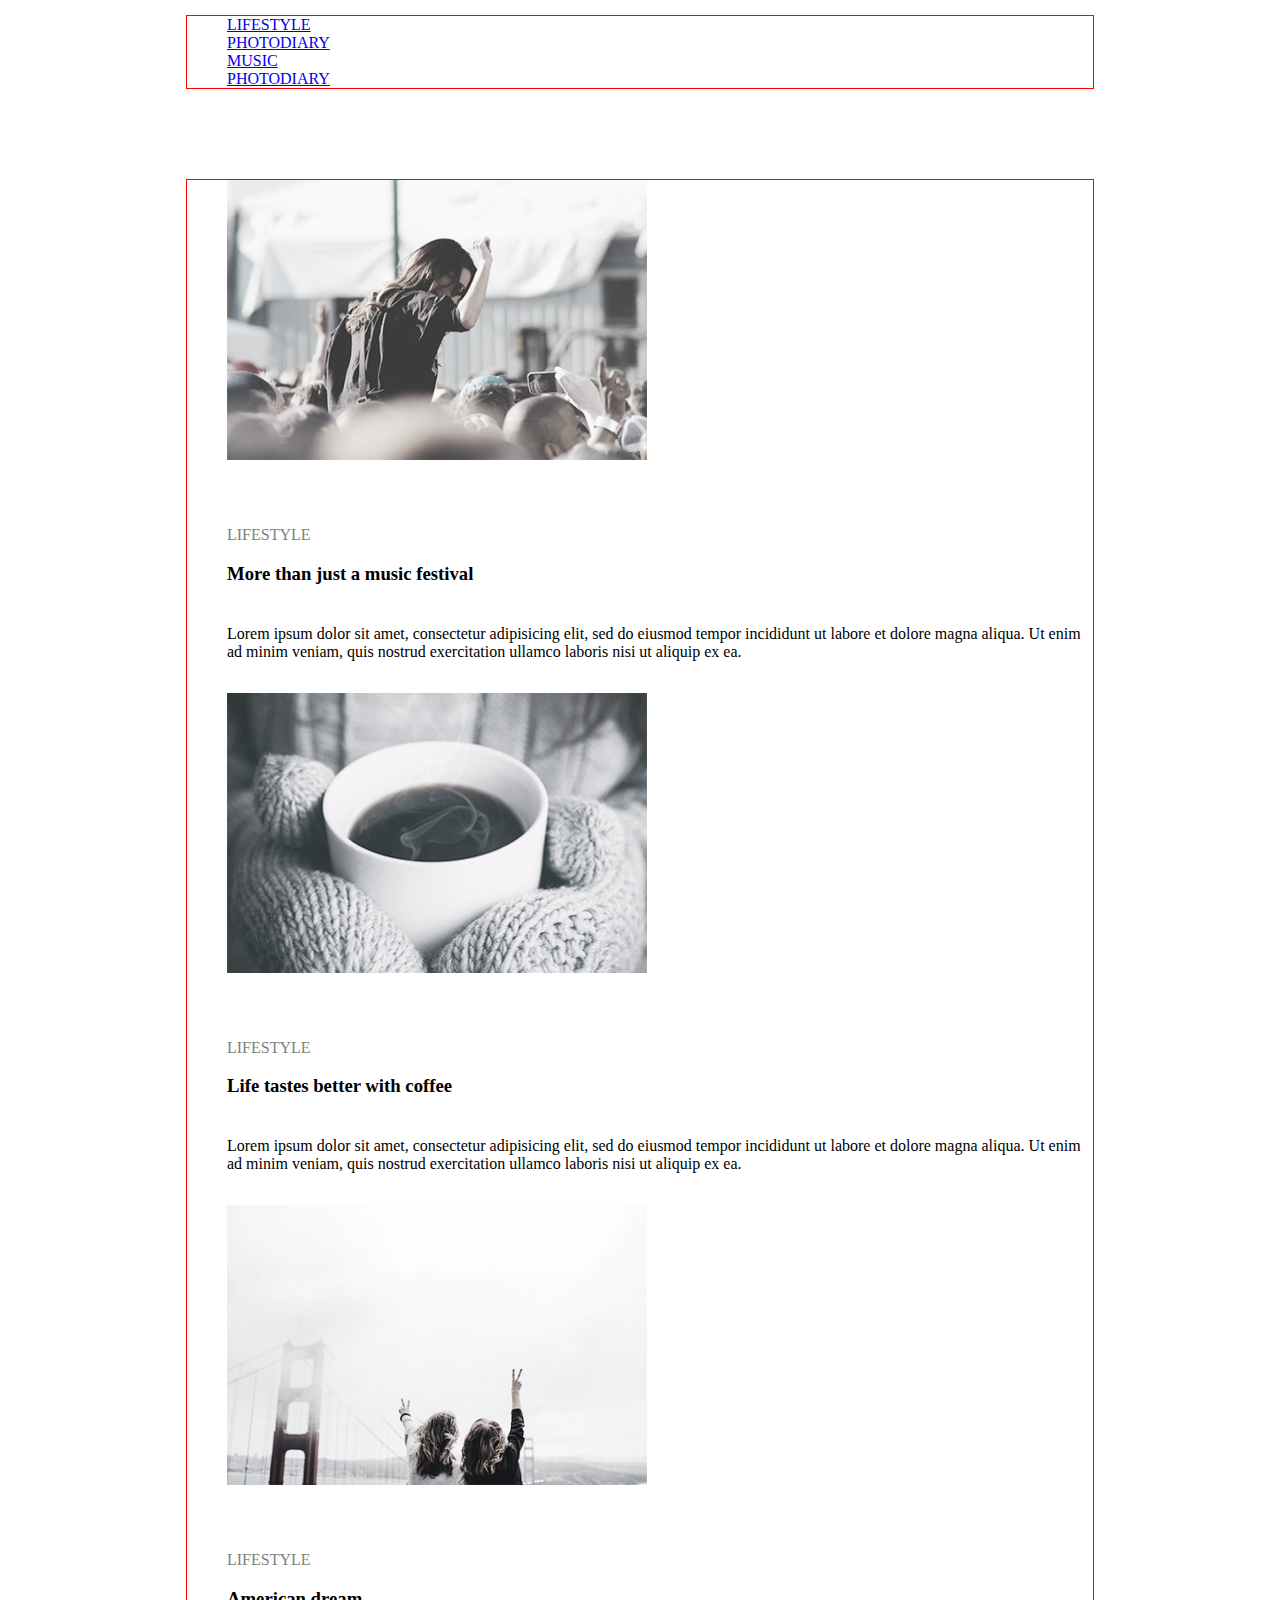
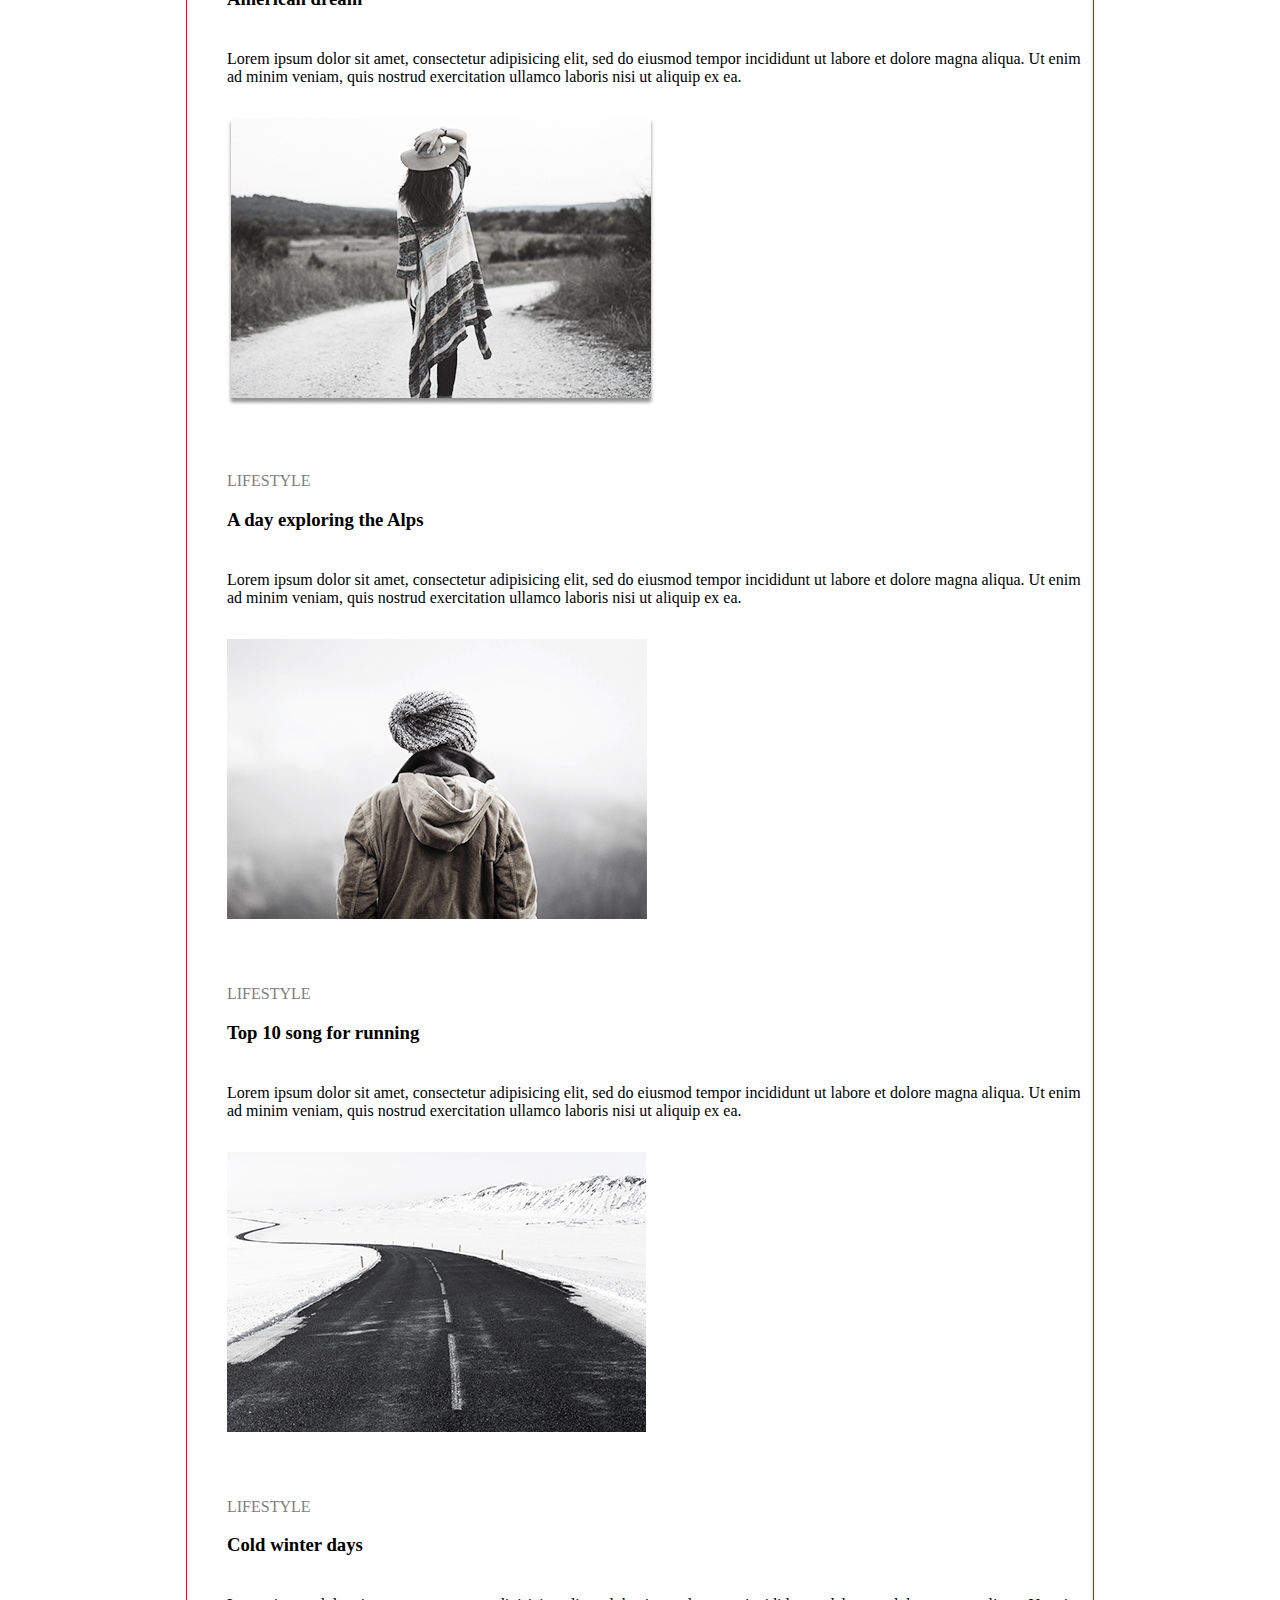
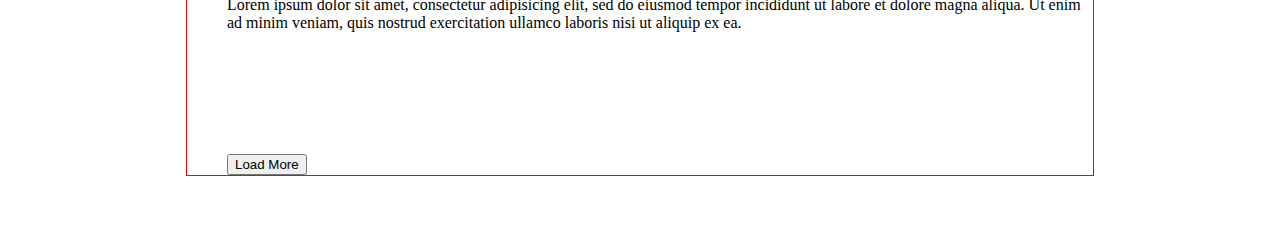
==== index.html @ 43c0af61 "added index.html style.css 1.jpg 2.jpg 3.jpg 4.jpg 5.jpg card 6.jpg" ====
<!DOCTYPE html>
<html lang="en">

<head>
    <meta charset="UTF-8">
    <meta name="viewport" content="width=device-width, initial-scale=1.0">
    <link rel="stylesheet" href="https://cdnjs.cloudflare.com/ajax/libs/modern-normalize/2.0.0/modern-normalize.min.css"
        integrity="sha512-4xo8blKMVCiXpTaLzQSLSw3KFOVPWhm/TRtuPVc4WG6kUgjH6J03IBuG7JZPkcWMxJ5huwaBpOpnwYElP/m6wg=="
        crossorigin="anonymous" referrerpolicy="no-referrer" />
    <link rel="stylesheet" href="style.css">
    <title>photo blog</title>
</head>

<body>
    <header class="container" class="header">
        <nav>
            <ul class="header-list">
                <li class="header-link"><a href="#">LIFESTYLE </a></li>
                <li class="header-link"><a href="#">PHOTODIARY </a></li>
                <li class="header-link"><a href="#">MUSIC </a></li>
                <li class="header-link"><a href="#">PHOTODIARY</a></li>
            </ul>
        </nav>
    </header>
    <main>
        <div class="container">
            <ul class="photo">
                <li><img src="1.jpg" alt="girl" class="photo-block"><br><span class="span">LIFESTYLE</span>
                    <h3 class="pre-description">More than just a music festival</h3>
                    <p class="description">Lorem ipsum dolor sit amet, consectetur adipisicing elit, sed do eiusmod
                        tempor incididunt ut labore
                        et dolore magna aliqua. Ut enim ad minim veniam, quis nostrud exercitation ullamco laboris nisi
                        ut
                        aliquip ex ea.</p>
                </li>
                <li>
                    <img src="2.jpg" alt="coffe" class="photo-block"><br><span class="span">LIFESTYLE</span>
                    <h3 class="pre-description">Life tastes better with coffee</h3>
                    <p class="description">Lorem ipsum dolor sit amet, consectetur adipisicing elit, sed do eiusmod
                        tempor incididunt ut labore
                        et dolore magna aliqua. Ut enim ad minim veniam, quis nostrud exercitation ullamco laboris nisi
                        ut
                        aliquip ex ea.</p>
                </li>
                <li>
                    <img src="3.jpg" alt="2 girls" class="photo-block"><br><span class="span">LIFESTYLE</span>
                    <h3 class="pre-description">American dream</h3>
                    <p class="description">Lorem ipsum dolor sit amet, consectetur adipisicing elit, sed do eiusmod
                        tempor incididunt ut labore
                        et dolore magna aliqua. Ut enim ad minim veniam, quis nostrud exercitation ullamco laboris nisi
                        ut
                        aliquip ex ea.</p>
                </li>
                <li>
                    <img src="4.jpg" alt="one girls" class="photo-block"><br><span class="span">LIFESTYLE</span>
                    <h3 class="pre-description">A day exploring the Alps</h3>
                    <p class="description">Lorem ipsum dolor sit amet, consectetur adipisicing elit, sed do eiusmod
                        tempor incididunt ut labore
                        et dolore magna aliqua. Ut enim ad minim veniam, quis nostrud exercitation ullamco laboris nisi
                        ut
                        aliquip ex ea.</p>
                </li>
                <li>
                    <img src="5.jpg" alt="one loj" class="photo-block"><br><span class="span">LIFESTYLE</span>
                    <h3 class="pre-description">Top 10 song for running</h3>
                    <p class="description">Lorem ipsum dolor sit amet, consectetur adipisicing elit, sed do eiusmod
                        tempor incididunt ut labore
                        et dolore magna aliqua. Ut enim ad minim veniam, quis nostrud exercitation ullamco laboris nisi
                        ut
                        aliquip ex ea.</p>
                </li>
                <li>
                    <img src="7.jpg" alt="one ts" class="photo-block"><br><span class="span">LIFESTYLE</span>
                    <h3 class="pre-description">Cold winter days</h3>
                    <p class="description">Lorem ipsum dolor sit amet, consectetur adipisicing elit, sed do eiusmod
                        tempor incididunt ut labore
                        et dolore magna aliqua. Ut enim ad minim veniam, quis nostrud exercitation ullamco laboris nisi
                        ut
                        aliquip ex ea.</p>
                </li>
                <button type="button" class="button">Load More</button>
            </ul>
        </div>
    </main>
</body>

</html>
---- style.css ----
.container {
    width: 906px;
    margin: 0 auto;
    outline: 1px solid red;
}

.header-list {
    list-style: none;
    text-decoration: none;
    margin-bottom: 92px;
}

.header-link {
    list-style: none;
    text-decoration: none;

}

.photo-list {
    list-style: none;
}

.photo {
    margin-bottom: 63px;
    list-style: none;
}

.header {
    margin-bottom: 92px;
}

.button {
    margin-top: 90px;
}

.description {
    margin-bottom: 32px;
}

.pre-description {
    margin-bottom: 40px;
}

.span {
    color: grey;
    margin-bottom: 32px;
}

.photo-block{
    margin-bottom: 62px;
}
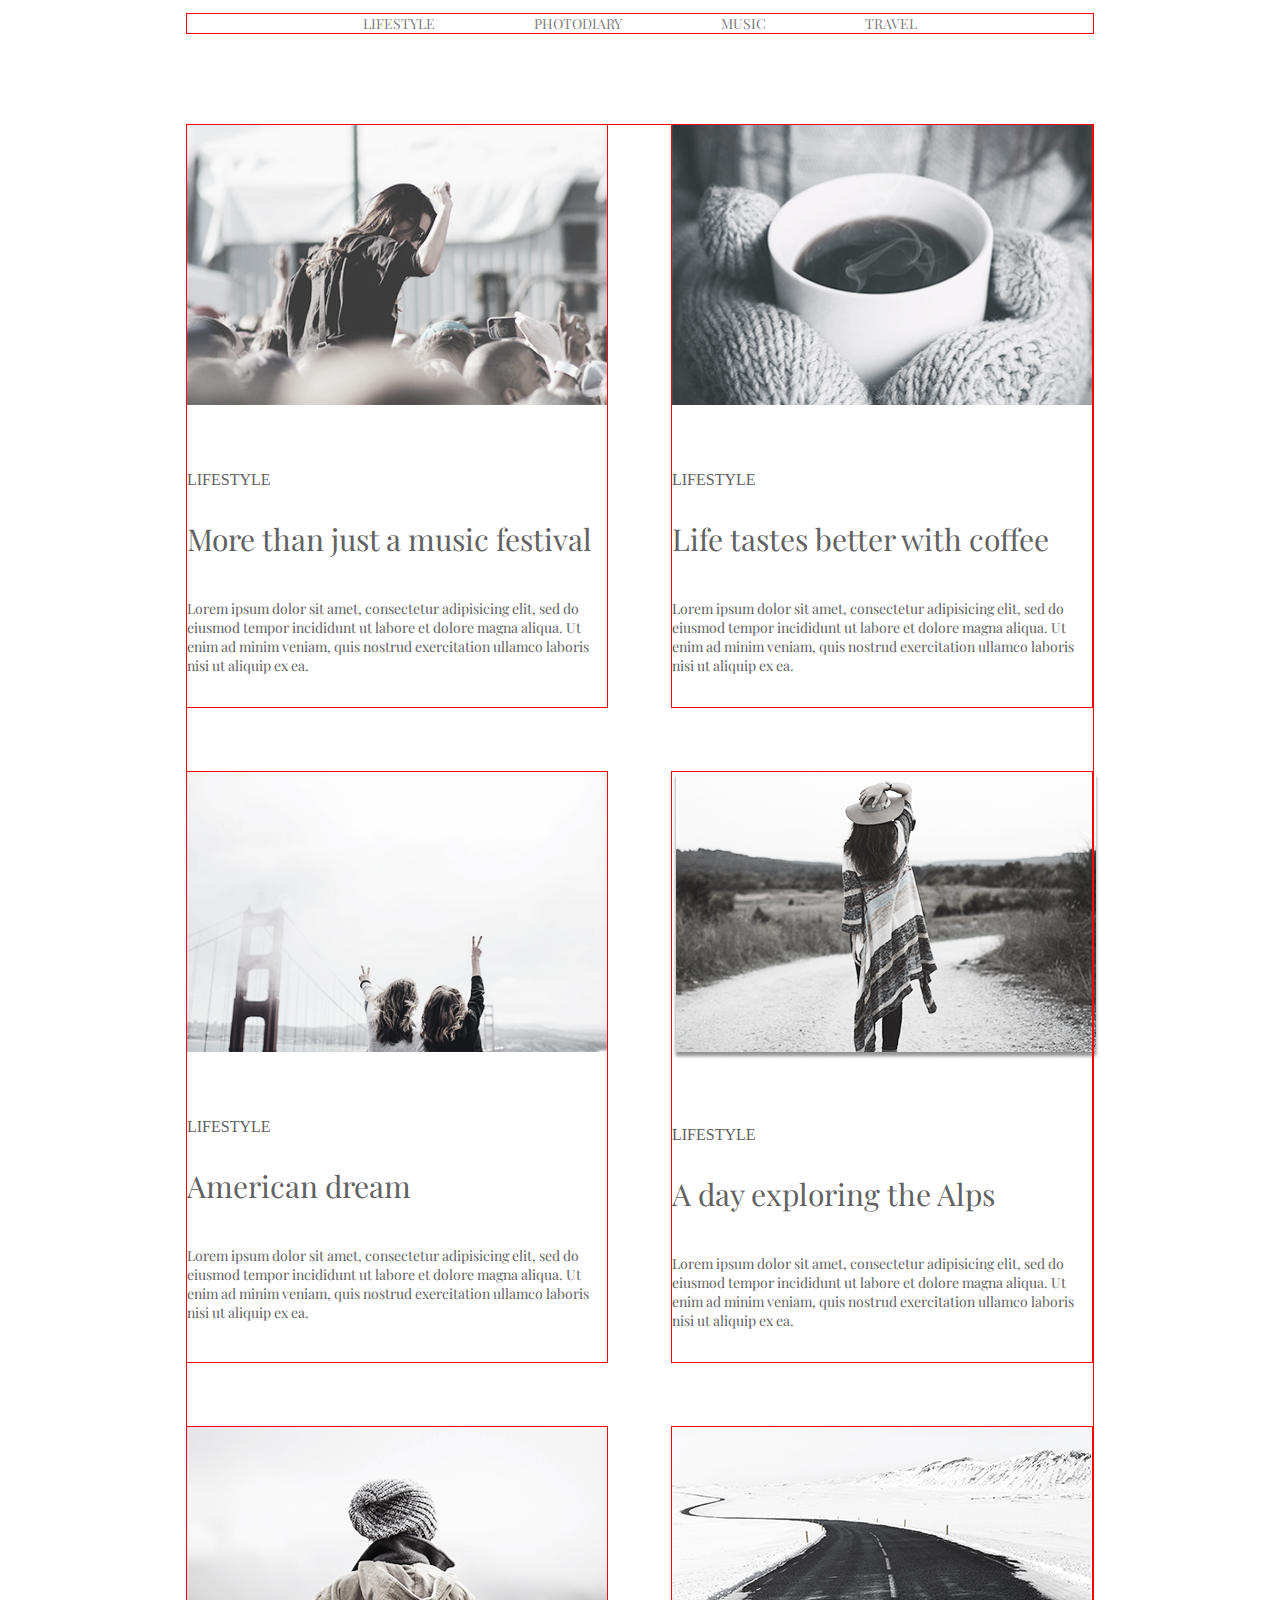
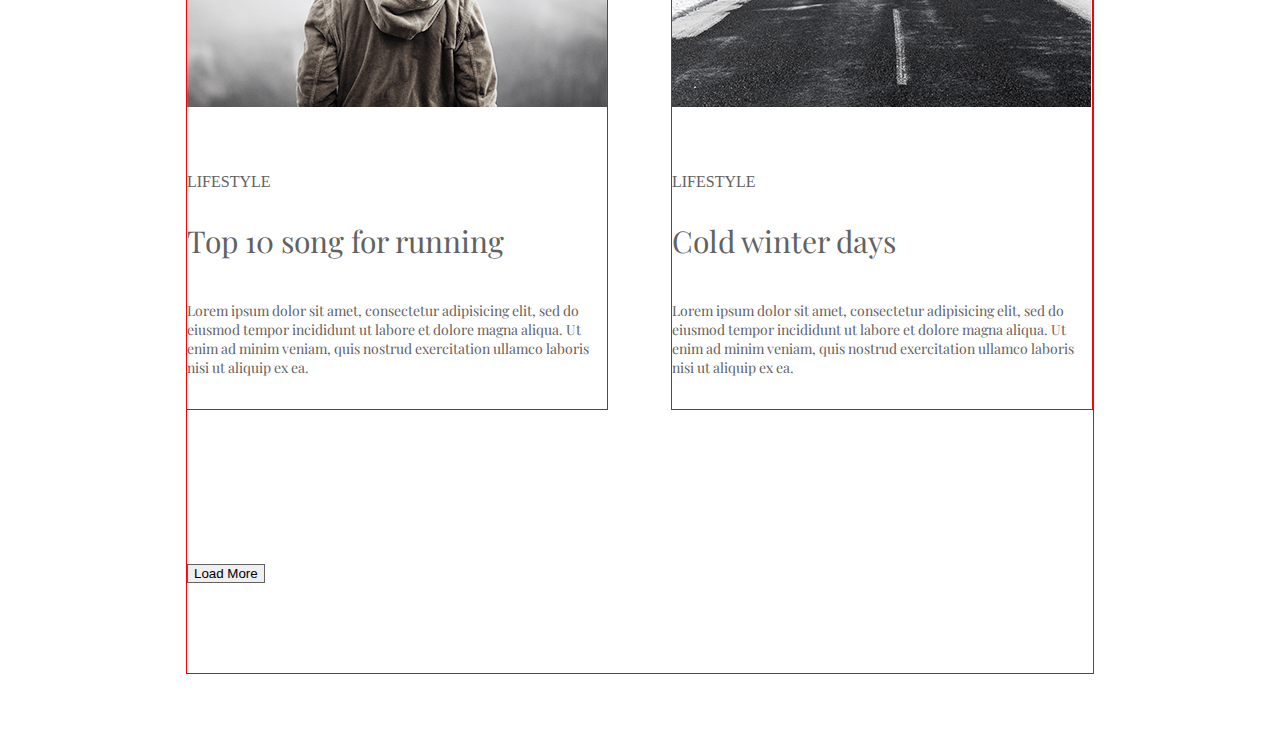
==== commit 84c9f1d6: "Update index.html and style.css" ====
--- a/index.html
+++ b/index.html
@@ -7,6 +7,17 @@
     <link rel="stylesheet" href="https://cdnjs.cloudflare.com/ajax/libs/modern-normalize/2.0.0/modern-normalize.min.css"
         integrity="sha512-4xo8blKMVCiXpTaLzQSLSw3KFOVPWhm/TRtuPVc4WG6kUgjH6J03IBuG7JZPkcWMxJ5huwaBpOpnwYElP/m6wg=="
         crossorigin="anonymous" referrerpolicy="no-referrer" />
+    <link rel="preconnect" href="https://fonts.googleapis.com">
+    <link rel="preconnect" href="https://fonts.gstatic.com" crossorigin>
+    <link href="https://fonts.googleapis.com/css2?family=Playfair+Display:ital,wght@0,400..900;1,400..900&display=swap"
+        rel="stylesheet">
+    <link rel="preconnect" href="https://fonts.googleapis.com">
+    <link rel="preconnect" href="https://fonts.gstatic.com" crossorigin>
+    <link
+        href="https://fonts.googleapis.com/css2?family=Ubuntu:ital,wght@0,300;0,400;0,500;0,700;1,300;1,400;1,500;1,700&display=swap"
+        rel="stylesheet">
+        
+
     <link rel="stylesheet" href="style.css">
     <title>photo blog</title>
 </head>
@@ -14,18 +25,20 @@
 <body>
     <header class="container" class="header">
         <nav>
-            <ul class="header-list">
-                <li class="header-link"><a href="#">LIFESTYLE </a></li>
-                <li class="header-link"><a href="#">PHOTODIARY </a></li>
-                <li class="header-link"><a href="#">MUSIC </a></li>
-                <li class="header-link"><a href="#">PHOTODIARY</a></li>
+
+            <ul class="header-list" class="header-list2">
+                <li class="header-link"><a href="#" class="header-likn">LIFESTYLE </a></li>
+                <li class="header-link"><a href="#" class="header-likn">PHOTODIARY </a></li>
+                <li class="header-link"><a href="#" class="header-likn">MUSIC </a></li>
+                <li class="header-link"><a href="#" class="header-likn">TRAVEL</a></li>
             </ul>
         </nav>
     </header>
     <main>
         <div class="container">
             <ul class="photo">
-                <li><img src="1.jpg" alt="girl" class="photo-block"><br><span class="span">LIFESTYLE</span>
+                <li class="photo-item"><img src="1.jpg" alt="girl" class="photo-block"class="Ubuntu"><br><span
+                        class="span">LIFESTYLE</span>
                     <h3 class="pre-description">More than just a music festival</h3>
                     <p class="description">Lorem ipsum dolor sit amet, consectetur adipisicing elit, sed do eiusmod
                         tempor incididunt ut labore
@@ -33,8 +46,8 @@
                         ut
                         aliquip ex ea.</p>
                 </li>
-                <li>
-                    <img src="2.jpg" alt="coffe" class="photo-block"><br><span class="span">LIFESTYLE</span>
+                <li class="photo-item">
+                    <img src="2.jpg" alt="coffe" class="photo-block" class="Ubuntu"><br><span class="span">LIFESTYLE</span>
                     <h3 class="pre-description">Life tastes better with coffee</h3>
                     <p class="description">Lorem ipsum dolor sit amet, consectetur adipisicing elit, sed do eiusmod
                         tempor incididunt ut labore
@@ -42,8 +55,8 @@
                         ut
                         aliquip ex ea.</p>
                 </li>
-                <li>
-                    <img src="3.jpg" alt="2 girls" class="photo-block"><br><span class="span">LIFESTYLE</span>
+                <li class="photo-item">
+                    <img src="3.jpg" alt="2 girls" class="photo-block" class="Ubuntu"><br><span class="span">LIFESTYLE</span>
                     <h3 class="pre-description">American dream</h3>
                     <p class="description">Lorem ipsum dolor sit amet, consectetur adipisicing elit, sed do eiusmod
                         tempor incididunt ut labore
@@ -51,8 +64,8 @@
                         ut
                         aliquip ex ea.</p>
                 </li>
-                <li>
-                    <img src="4.jpg" alt="one girls" class="photo-block"><br><span class="span">LIFESTYLE</span>
+                <li class="photo-item">
+                    <img src="4.jpg" alt="one girls" class="photo-block" class="Ubuntu"><br><span class="span">LIFESTYLE</span>
                     <h3 class="pre-description">A day exploring the Alps</h3>
                     <p class="description">Lorem ipsum dolor sit amet, consectetur adipisicing elit, sed do eiusmod
                         tempor incididunt ut labore
@@ -60,8 +73,8 @@
                         ut
                         aliquip ex ea.</p>
                 </li>
-                <li>
-                    <img src="5.jpg" alt="one loj" class="photo-block"><br><span class="span">LIFESTYLE</span>
+                <li class="photo-item">
+                    <img src="5.jpg" alt="one loj" class="photo-block" class="Ubuntu"><br><span class="span">LIFESTYLE</span>
                     <h3 class="pre-description">Top 10 song for running</h3>
                     <p class="description">Lorem ipsum dolor sit amet, consectetur adipisicing elit, sed do eiusmod
                         tempor incididunt ut labore
@@ -69,8 +82,8 @@
                         ut
                         aliquip ex ea.</p>
                 </li>
-                <li>
-                    <img src="7.jpg" alt="one ts" class="photo-block"><br><span class="span">LIFESTYLE</span>
+                <li class="photo-item">
+                    <img src="7.jpg" alt="one ts" class="photo-block" class="Ubuntu"><br><span class="span">LIFESTYLE</span>
                     <h3 class="pre-description">Cold winter days</h3>
                     <p class="description">Lorem ipsum dolor sit amet, consectetur adipisicing elit, sed do eiusmod
                         tempor incididunt ut labore
--- a/style.css
+++ b/style.css
@@ -1,3 +1,10 @@
+:root{
+    --header-list: rgb(125, 125, 125);
+    --header-list-hover:rgb(3, 169, 244);
+    --main-info:rgb(180, 173, 158);
+    --main-info2:rgb(98, 98, 98);
+}
+
 .container {
     width: 906px;
     margin: 0 auto;
@@ -6,23 +13,51 @@
 
 .header-list {
     list-style: none;
-    text-decoration: none;
     margin-bottom: 92px;
+font-family: Playfair Display;
+font-size: 14px;
+font-weight: 400;
+line-height: 19px;
+letter-spacing: 0%;
+text-align: left;
+display: flex;
+padding-left:0px ;
+justify-content: center;
+text-decoration: none;
+
+gap: 99px;
+
+}
+
+.header-likn:hover{
+    color: var(--header-list-hover)
 }
 
 .header-link {
     list-style: none;
     text-decoration: none;
+    
 
+}
+
+.header-likn{
+    text-decoration: none;
+    color: var(--header-list);
 }
 
 .photo-list {
     list-style: none;
+    
 }
 
 .photo {
     margin-bottom: 63px;
     list-style: none;
+    display: flex;
+    flex-wrap: wrap;
+    padding-left: 2px;
+    padding-left:0px ;
+    gap: 65px;
 }
 
 .header {
@@ -31,21 +66,52 @@
 
 .button {
     margin-top: 90px;
+    margin-bottom: 90px;
+    border: 1px solid var(--main-info2);
+    display: flex;
 }
 
 .description {
     margin-bottom: 32px;
+    color: var(--main-info2);
+    font-family: Playfair Display;
+    font-size: 14px;
+    font-weight: 400;
+    line-height: 19px;
+    letter-spacing: 0%;
+    text-align: left;
 }
 
 .pre-description {
     margin-bottom: 40px;
+    color: var(--main-info2);
+font-family: Playfair Display;
+font-size: 30px;
+font-weight: 400;
+line-height: 40px;
+letter-spacing: 0%;
+text-align: left;
 }
 
 .span {
-    color: grey;
+    color: var(--main-info2);
     margin-bottom: 32px;
 }
 
 .photo-block{
     margin-bottom: 62px;
+}
+.photo-item{
+    outline: red 1px solid;
+    width: 420px;
+}
+
+.Ubuntu{
+    color: var(--main-info);
+font-family: "Ubuntu";
+font-size: 14px;
+font-weight: 300;
+line-height: 16px;
+letter-spacing: 0%;
+text-align: left;
 }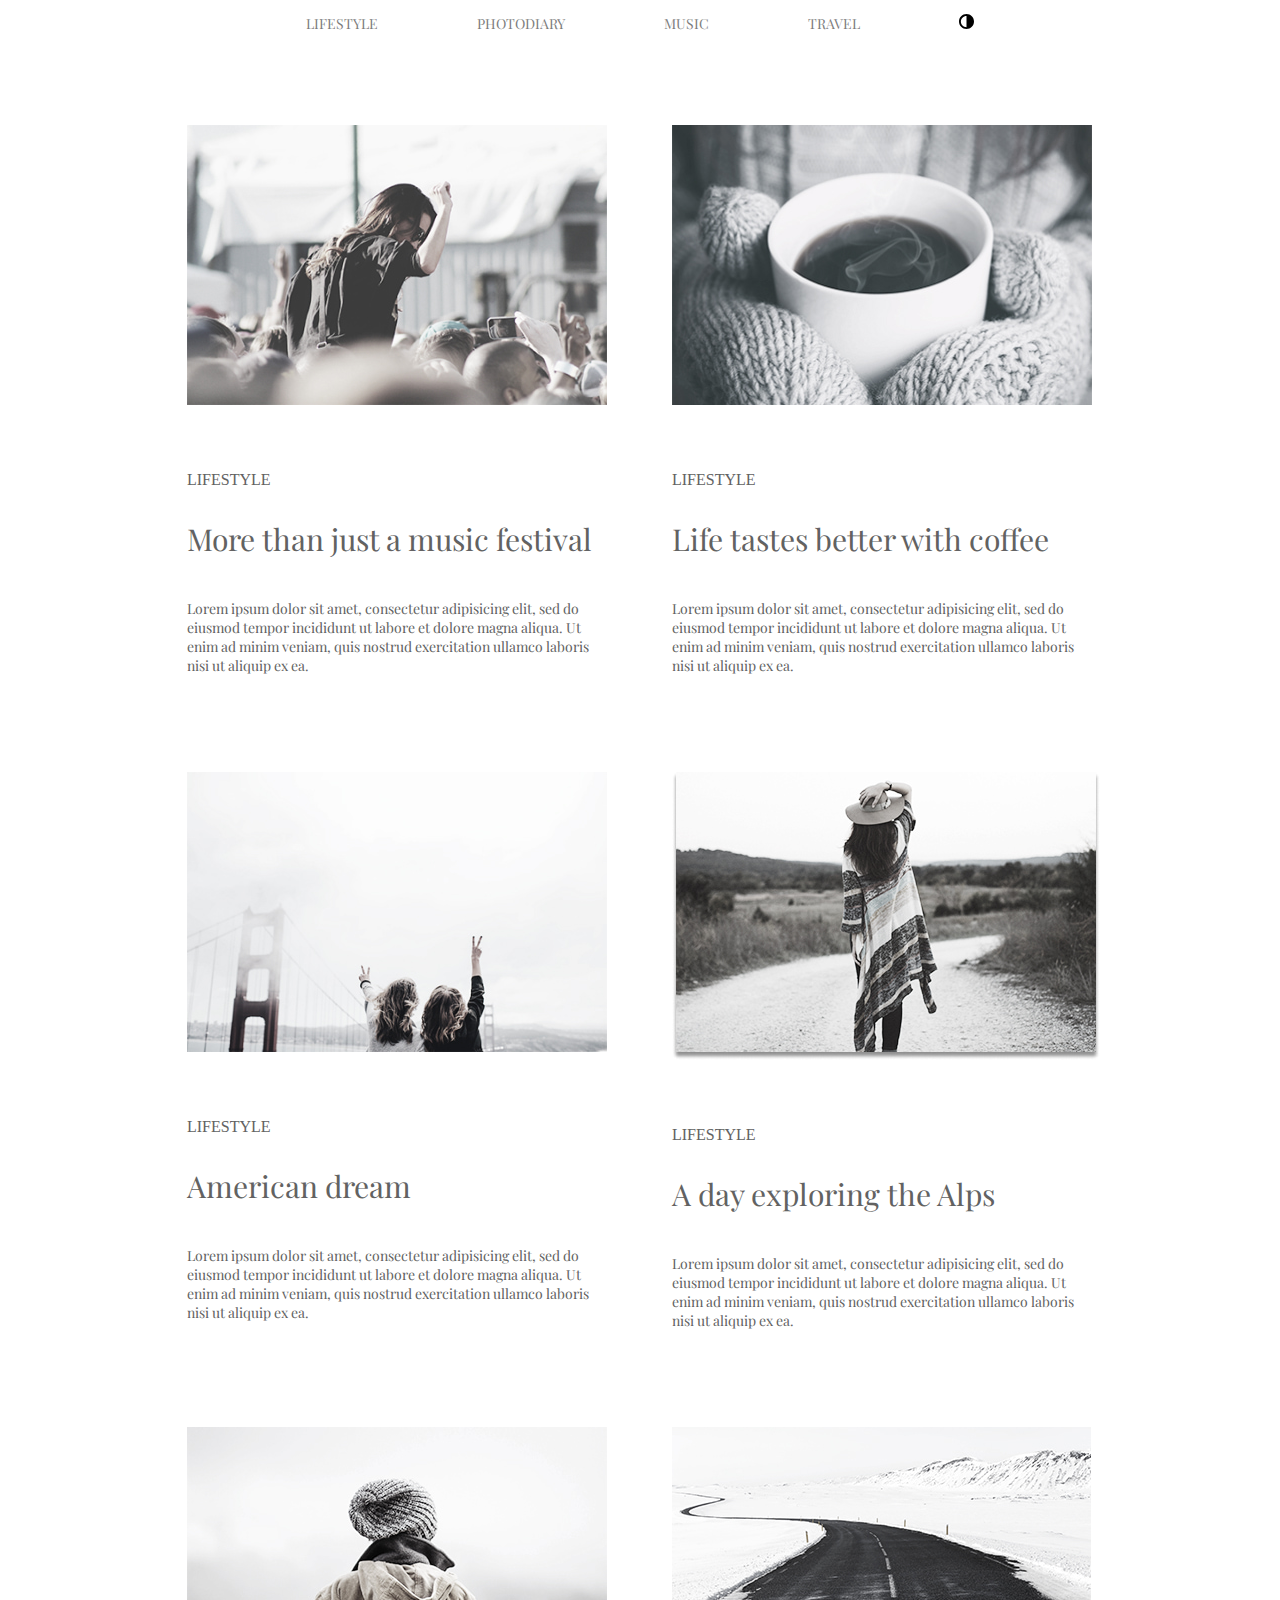
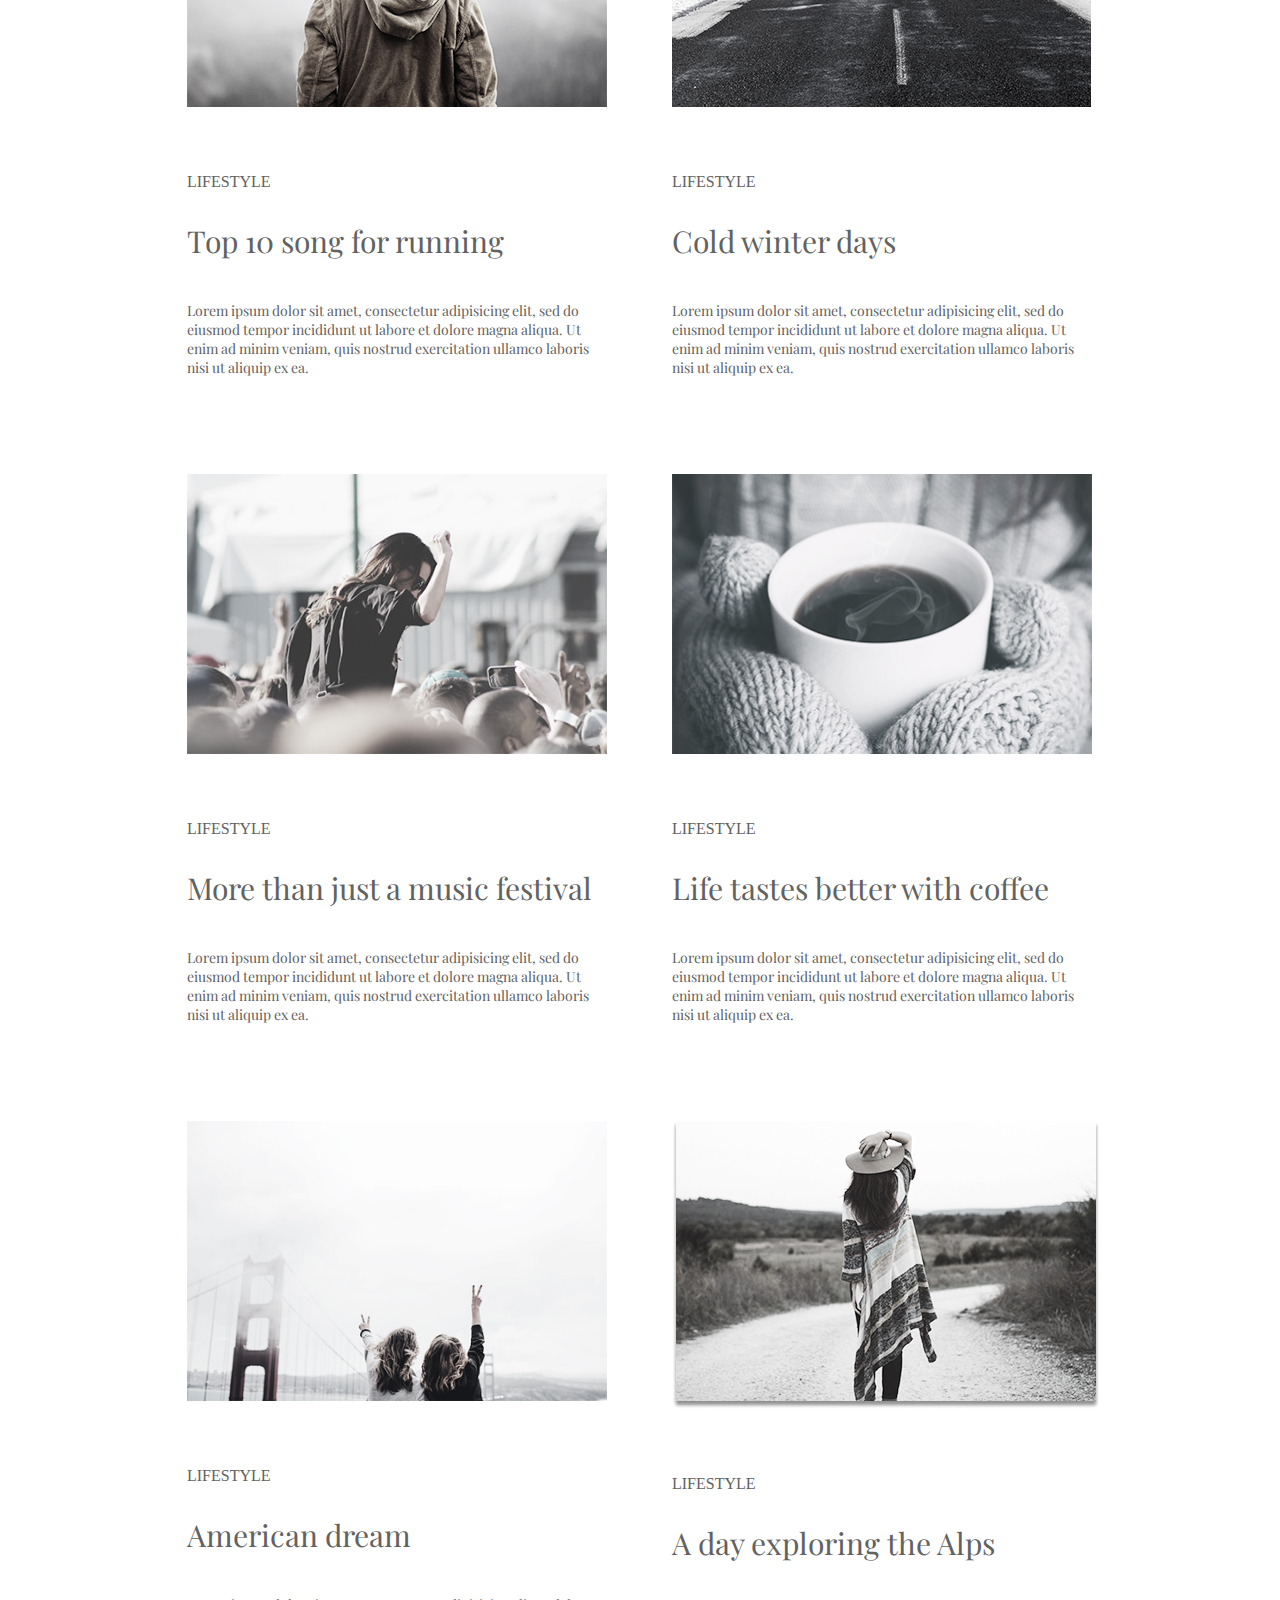
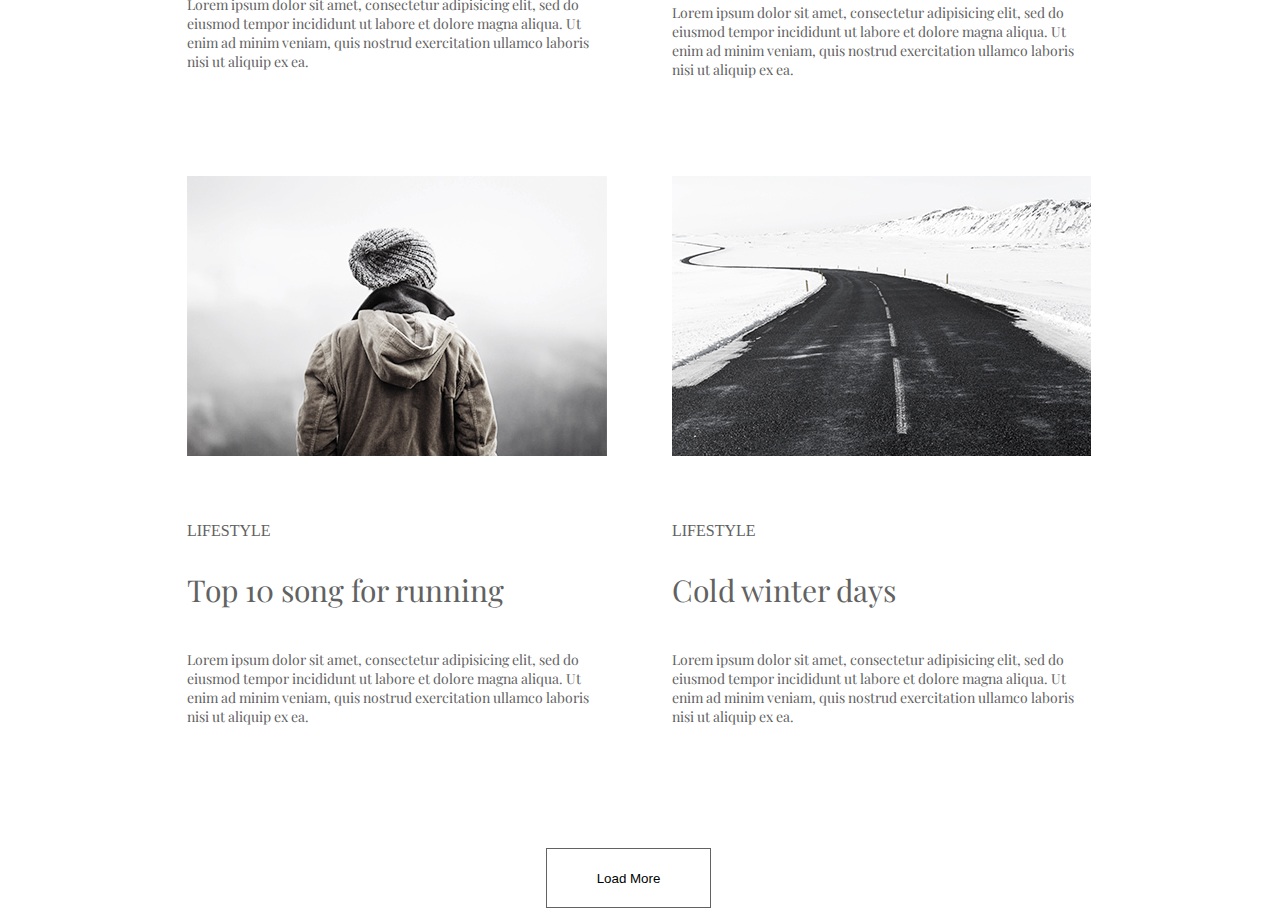
==== commit d3ffff3b: "add black theme" ====
--- a/index.html
+++ b/index.html
@@ -23,6 +23,78 @@
 </head>
 
 <body>
+
+    <!-- <style>
+        /* Center the loader */
+
+        .loader{
+            background-color: aliceblue;
+        }
+
+        #loader {
+          position: absolute;
+          left: 50%;
+          top: 50%;
+          z-index: 1;
+          width: 120px;
+          height: 120px;
+          margin: -76px 0 0 -76px;
+          border: 16px solid #f3f3f3;
+          border-radius: 50%;
+          border-top: 16px solid #3498db;
+          -webkit-animation: spin 2s linear infinite;
+          animation: spin 2s linear infinite;
+          
+        }
+        
+        @-webkit-keyframes spin {
+          0% { -webkit-transform: rotate(0deg); }
+          100% { -webkit-transform: rotate(360deg); }
+        }
+        
+        @keyframes spin {
+          0% { transform: rotate(0deg); }
+          100% { transform: rotate(360deg); }
+        }
+        
+        /* Add animation to "page content" */
+        .animate-bottom {
+          position: relative;
+          -webkit-animation-name: animatebottom;
+          -webkit-animation-duration: 1s;
+          animation-name: animatebottom;
+          animation-duration: 1s
+        }
+        
+        @-webkit-keyframes animatebottom {
+          from { bottom:-100px; opacity:0 } 
+          to { bottom:0px; opacity:1 }
+        }
+        
+        @keyframes animatebottom { 
+          from{ bottom:-100px; opacity:0 } 
+          to{ bottom:0; opacity:1 }
+        }
+        
+        #myDiv {
+          display: none;
+          text-align: center;
+        }
+        </style>
+
+    <div id="loader"></div>
+
+<div style="display:none;" id="myDiv" class="animate-bottom">
+  <h2>Tada!</h2>
+  <p>Some text in my newly loaded page..</p>
+</div> -->
+
+<!-- <div class="backdrop">
+    <div class="loader-container">
+      <div class="loader"></div>
+    </div>
+  </div> -->
+      
     <header class="container" class="header">
         <nav>
 
@@ -31,7 +103,7 @@
                 <li class="header-link"><a href="#" class="header-likn">PHOTODIARY </a></li>
                 <li class="header-link"><a href="#" class="header-likn">MUSIC </a></li>
                 <li class="header-link"><a href="#" class="header-likn">TRAVEL</a></li>
-            </ul>
+                <li class="header-link"><a href="index-black.html" class="header-likn"><svg class="header-svg"><use href="symbol-defs.svg#icon-contrast" width="15" height="15"></use></svg></a></li>
         </nav>
     </header>
     <main>
@@ -91,10 +163,76 @@
                         ut
                         aliquip ex ea.</p>
                 </li>
-                <button type="button" class="button">Load More</button>
+                <li class="photo-item"><img src="1.jpg" alt="girl" class="photo-block"class="Ubuntu"><br><span
+                    class="span">LIFESTYLE</span>
+                <h3 class="pre-description">More than just a music festival</h3>
+                <p class="description">Lorem ipsum dolor sit amet, consectetur adipisicing elit, sed do eiusmod
+                    tempor incididunt ut labore
+                    et dolore magna aliqua. Ut enim ad minim veniam, quis nostrud exercitation ullamco laboris nisi
+                    ut
+                    aliquip ex ea.</p>
+            </li>
+            <li class="photo-item">
+                <img src="2.jpg" alt="coffe" class="photo-block" class="Ubuntu"><br><span class="span">LIFESTYLE</span>
+                <h3 class="pre-description">Life tastes better with coffee</h3>
+                <p class="description">Lorem ipsum dolor sit amet, consectetur adipisicing elit, sed do eiusmod
+                    tempor incididunt ut labore
+                    et dolore magna aliqua. Ut enim ad minim veniam, quis nostrud exercitation ullamco laboris nisi
+                    ut
+                    aliquip ex ea.</p>
+            </li>
+            <li class="photo-item">
+                <img src="3.jpg" alt="2 girls" class="photo-block" class="Ubuntu"><br><span class="span">LIFESTYLE</span>
+                <h3 class="pre-description">American dream</h3>
+                <p class="description">Lorem ipsum dolor sit amet, consectetur adipisicing elit, sed do eiusmod
+                    tempor incididunt ut labore
+                    et dolore magna aliqua. Ut enim ad minim veniam, quis nostrud exercitation ullamco laboris nisi
+                    ut
+                    aliquip ex ea.</p>
+            </li>
+            <li class="photo-item">
+                <img src="4.jpg" alt="one girls" class="photo-block" class="Ubuntu"><br><span class="span">LIFESTYLE</span>
+                <h3 class="pre-description">A day exploring the Alps</h3>
+                <p class="description">Lorem ipsum dolor sit amet, consectetur adipisicing elit, sed do eiusmod
+                    tempor incididunt ut labore
+                    et dolore magna aliqua. Ut enim ad minim veniam, quis nostrud exercitation ullamco laboris nisi
+                    ut
+                    aliquip ex ea.</p>
+            </li>
+            <li class="photo-item">
+                <img src="5.jpg" alt="one loj" class="photo-block" class="Ubuntu"><br><span class="span">LIFESTYLE</span>
+                <h3 class="pre-description">Top 10 song for running</h3>
+                <p class="description">Lorem ipsum dolor sit amet, consectetur adipisicing elit, sed do eiusmod
+                    tempor incididunt ut labore
+                    et dolore magna aliqua. Ut enim ad minim veniam, quis nostrud exercitation ullamco laboris nisi
+                    ut
+                    aliquip ex ea.</p>
+            </li>
+            <li class="photo-item">
+                <img src="7.jpg" alt="one ts" class="photo-block" class="Ubuntu"><br><span class="span">LIFESTYLE</span>
+                <h3 class="pre-description">Cold winter days</h3>
+                <p class="description">Lorem ipsum dolor sit amet, consectetur adipisicing elit, sed do eiusmod
+                    tempor incididunt ut labore
+                    et dolore magna aliqua. Ut enim ad minim veniam, quis nostrud exercitation ullamco laboris nisi
+                    ut
+                    aliquip ex ea.</p>
+            </li>
             </ul>
+            <button type="button" class="button">Load More</button>
         </div>
     </main>
+    <script>
+var myVar;
+
+function myFunction() {
+  myVar = setTimeout(showPage, 3000);
+}
+
+function showPage() {
+  document.getElementById("loader").style.display = "none";
+  document.getElementById("myDiv").style.display = "block";
+}
+</script>
 </body>
 
 </html>--- a/style.css
+++ b/style.css
@@ -1,62 +1,215 @@
-:root{
+/*
+* Prefixed by https://autoprefixer.github.io
+* PostCSS: v8.4.14,
+* Autoprefixer: v10.4.7
+* Browsers: last 4 version
+*/
+
+:root {
     --header-list: rgb(125, 125, 125);
-    --header-list-hover:rgb(3, 169, 244);
-    --main-info:rgb(180, 173, 158);
-    --main-info2:rgb(98, 98, 98);
+    --header-list-hover: rgb(3, 169, 244);
+    --main-info: rgb(180, 173, 158);
+    --main-info2: rgb(98, 98, 98);
 }
 
 .container {
     width: 906px;
     margin: 0 auto;
-    outline: 1px solid red;
+
 }
 
 .header-list {
     list-style: none;
     margin-bottom: 92px;
-font-family: Playfair Display;
-font-size: 14px;
-font-weight: 400;
-line-height: 19px;
-letter-spacing: 0%;
-text-align: left;
-display: flex;
-padding-left:0px ;
-justify-content: center;
-text-decoration: none;
-
-gap: 99px;
-
-}
-
-.header-likn:hover{
-    color: var(--header-list-hover)
+    font-family: Playfair Display;
+    font-size: 14px;
+    font-weight: 400;
+    line-height: 19px;
+    letter-spacing: 0%;
+    text-align: left;
+    display: -webkit-box;
+    display: -ms-flexbox;
+    display: flex;
+    padding-left: 0px;
+    -webkit-box-pack: center;
+        -ms-flex-pack: center;
+            justify-content: center;
+    text-decoration: none;
+
+    gap: 99px;
+
+}
+
+.header-likn:hover {
+    color: var(--header-list-hover);
+
 }
 
 .header-link {
     list-style: none;
     text-decoration: none;
+
+}
+
+body,
+html {
+    height: 100%;
+    margin: 0;
+    padding: 0;
+}
+
+.backdrop {
+    position: fixed;
+    top: 0;
+    left: 0;
+    width: 100%;
+    height: 100%;
+    -webkit-backdrop-filter: blur(10px);
+            backdrop-filter: blur(10px);
+    /* Напівпрозорий чорний фон */
+    display: -webkit-box;
+    display: -ms-flexbox;
+    display: flex;
+    -webkit-box-pack: center;
+        -ms-flex-pack: center;
+            justify-content: center;
+    -webkit-box-align: center;
+        -ms-flex-align: center;
+            align-items: center;
+    z-index: 999;
+    /* Показує поверх іншого контенту */
+}
+
+.loader-container {
+    display: -webkit-box;
+    display: -ms-flexbox;
+    display: flex;
+    -webkit-box-pack: center;
+        -ms-flex-pack: center;
+            justify-content: center;
+    -webkit-box-align: center;
+        -ms-flex-align: center;
+            align-items: center;
+}
+
+.loader {
+    border: 16px solid #f3f3f3;
+    /* Легкий сірий колір фону */
+    border-top: 16px solid #3498db7a;
+    -webkit-backdrop-filter: blur(10px);
+            backdrop-filter: blur(10px);
+    /* Колір обертання */
+    border-radius: 50%;
+    width: 120px;
+    height: 120px;
+    -webkit-animation: spin 2s linear;
+            animation: spin 2s linear;
+}
+
+
+
+@-webkit-keyframes spin {
+    0% {
+        -webkit-transform: rotate(0deg);
+                transform: rotate(0deg);
+    }
+
+    100% {
+        -webkit-transform: rotate(360deg);
+                transform: rotate(360deg);
+        
+    }
+
     
-
-}
-
-.header-likn{
+}
+
+
+
+@keyframes spin {
+    0% {
+        -webkit-transform: rotate(0deg);
+                transform: rotate(0deg);
+    }
+
+    100% {
+        -webkit-transform: rotate(360deg);
+                transform: rotate(360deg);
+        
+    }
+
+    
+}
+
+/* Для Firefox */
+html {
+    -moz-scrollbar-width: thin; /* Префікс для Firefox */
+    scrollbar-width: thin;
+    scrollbar-color: #888 #f0f0f0;
+  }
+  
+  /* Примусо
+  /* Примусовий стиль для старих версій браузерів */
+  .custom-scrollbar {
+    -webkit-scrollbar-width: thin; /* Префікс для Safari/Chrome */
+    -moz-scrollbar-width: thin; /* Префікс для Firefox */
+    scrollbar-width: thin;
+    scrollbar-color: #888 #f0f0f0;
+  }
+
+/* Загальний стиль для скролбару */
+::-webkit-scrollbar {
+    width: 12px; /* Ширина вертикального скролбару */
+    height: 12px; /* Висота горизонтального скролбару */
+  }
+  
+  /* Стиль для "дорожки" скролбару */
+  ::-webkit-scrollbar-track {
+    background: #f0f0f0; /* Колір фону треку */
+    border-radius: 10px;
+  }
+  
+  /* Стиль для повзунка */
+  ::-webkit-scrollbar-thumb {
+  
+    background-color: #888; /* Колір повзунка */
+    border-radius: 10px;
+    border: 2px solid #f0f0f0; /* Зробити невеликий відступ від країв */
+  }
+  /* Зміна кольору при наведенні */
+  ::-webkit-scrollbar-thumb:hover {
+    background-color: #555;
+  }
+
+.header-likn {
     text-decoration: none;
     color: var(--header-list);
+    -webkit-transition-property: color;
+    -o-transition-property: color;
+    transition-property: color;
+    -webkit-transition-duration: 250ms;
+         -o-transition-duration: 250ms;
+            transition-duration: 250ms;
+    -webkit-transition-timing-function: cubic-bezier(.17, .67, .92, .57);
+         -o-transition-timing-function: cubic-bezier(.17, .67, .92, .57);
+            transition-timing-function: cubic-bezier(.17, .67, .92, .57);
 }
 
 .photo-list {
     list-style: none;
-    
-}
+
+}
+
 
 .photo {
     margin-bottom: 63px;
     list-style: none;
+    display: -webkit-box;
+    display: -ms-flexbox;
     display: flex;
-    flex-wrap: wrap;
+    -ms-flex-wrap: wrap;
+        flex-wrap: wrap;
     padding-left: 2px;
-    padding-left:0px ;
+    padding-left: 0px;
     gap: 65px;
 }
 
@@ -68,7 +221,35 @@
     margin-top: 90px;
     margin-bottom: 90px;
     border: 1px solid var(--main-info2);
+    background-color: white;
+    width: 165px;
+    height: 60px;
+    display: -webkit-box;
+    display: -ms-flexbox;
     display: flex;
+    -webkit-box-pack: center;
+        -ms-flex-pack: center;
+            justify-content: center;
+    -webkit-box-align: center;
+        -ms-flex-align: center;
+            align-items: center;
+    margin-left: 359px;
+    -webkit-transition: background-color 0.3s ease, -webkit-transform 0.3s ease;
+    transition: background-color 0.3s ease, -webkit-transform 0.3s ease;
+    -o-transition: background-color 0.3s ease, transform 0.3s ease;
+    transition: background-color 0.3s ease, transform 0.3s ease;
+    transition: background-color 0.3s ease, transform 0.3s ease, -webkit-transform 0.3s ease;
+    -webkit-transition-duration: 250ms;
+         -o-transition-duration: 250ms;
+            transition-duration: 250ms;
+}
+
+.button:hover {
+    background-color: rgb(207, 207, 207);
+    -webkit-transform: translateY(-5px);
+        -ms-transform: translateY(-5px);
+            transform: translateY(-5px);
+
 }
 
 .description {
@@ -85,12 +266,12 @@
 .pre-description {
     margin-bottom: 40px;
     color: var(--main-info2);
-font-family: Playfair Display;
-font-size: 30px;
-font-weight: 400;
-line-height: 40px;
-letter-spacing: 0%;
-text-align: left;
+    font-family: Playfair Display;
+    font-size: 30px;
+    font-weight: 400;
+    line-height: 40px;
+    letter-spacing: 0%;
+    text-align: left;
 }
 
 .span {
@@ -98,20 +279,163 @@
     margin-bottom: 32px;
 }
 
-.photo-block{
+.photo-block {
     margin-bottom: 62px;
 }
-.photo-item{
-    outline: red 1px solid;
+
+.photo-item {
+    /* outline: red 1px solid; */
     width: 420px;
-}
-
-.Ubuntu{
+    -webkit-transition-property: -webkit-transform;
+    transition-property: -webkit-transform;
+    -o-transition-property: transform;
+    transition-property: transform;
+    transition-property: transform, -webkit-transform;
+    -webkit-transition-duration: 250ms;
+         -o-transition-duration: 250ms;
+            transition-duration: 250ms;
+    -webkit-transition-duration: 500ms;
+         -o-transition-duration: 500ms;
+            transition-duration: 500ms;
+}
+
+.photo-item:hover {
+    -webkit-animation: shadow-drop-center 0.4s cubic-bezier(0.250, 0.460, 0.450, 0.940) both;
+            animation: shadow-drop-center 0.4s cubic-bezier(0.250, 0.460, 0.450, 0.940) both;
+    -webkit-transform: rotate(-3deg);
+        -ms-transform: rotate(-3deg);
+            transform: rotate(-3deg);
+}
+
+/* From Uiverse.io by Madflows */
+.toggle-switch {
+    position: relative;
+    width: 100px;
+    height: 50px;
+    --light: #d8dbe0;
+    --dark: #28292c;
+    --link: rgb(27, 129, 112);
+    --link-hover: rgb(24, 94, 82);
+}
+
+.switch-label {
+    position: absolute;
+    width: 100%;
+    height: 50px;
+    background-color: var(--dark);
+    border-radius: 25px;
+    cursor: pointer;
+    border: 3px solid var(--dark);
+}
+
+.checkbox {
+    position: absolute;
+    display: none;
+}
+
+.slider {
+    position: absolute;
+    width: 100%;
+    height: 100%;
+    border-radius: 25px;
+    -webkit-transition: 0.3s;
+    -o-transition: 0.3s;
+    transition: 0.3s;
+}
+
+.checkbox:checked~.slider {
+    background-color: var(--light);
+}
+
+.header-svg {
+    height: 15px;
+    width: 15px;
+    display: block;
+    -webkit-transition-property: -webkit-transform;
+    transition-property: -webkit-transform;
+    -o-transition-property: transform;
+    transition-property: transform;
+    transition-property: transform, -webkit-transform;
+    -webkit-transition-duration: 250ms;
+         -o-transition-duration: 250ms;
+            transition-duration: 250ms;
+
+}
+
+.header-svg:hover {
+    -webkit-transform: rotate(180deg);
+        -ms-transform: rotate(180deg);
+            transform: rotate(180deg);
+}
+
+.slider::before {
+    content: "";
+    position: absolute;
+    top: 10px;
+    left: 10px;
+    width: 25px;
+    height: 25px;
+    border-radius: 50%;
+    -webkit-box-shadow: inset 12px -4px 0px 0px var(--light);
+    box-shadow: inset 12px -4px 0px 0px var(--light);
+    background-color: var(--dark);
+    -webkit-transition: 0.3s;
+    -o-transition: 0.3s;
+    transition: 0.3s;
+}
+
+.checkbox:checked~.slider::before {
+    -webkit-transform: translateX(50px);
+    -ms-transform: translateX(50px);
+    transform: translateX(50px);
+    background-color: var(--dark);
+    -webkit-box-shadow: none;
+    box-shadow: none;
+}
+
+
+/* ----------------------------------------------
+ * Generated by Animista on 2024-8-17 10:54:46
+ * Licensed under FreeBSD License.
+ * See http://animista.net/license for more info. 
+ * w: http://animista.net, t: @cssanimista
+ * ---------------------------------------------- */
+
+/**
+ * ----------------------------------------
+ * animation shadow-drop-center
+ * ----------------------------------------
+ */
+@-webkit-keyframes shadow-drop-center {
+    0% {
+        -webkit-box-shadow: 0 0 0 0 rgba(0, 0, 0, 0);
+                box-shadow: 0 0 0 0 rgba(0, 0, 0, 0);
+    }
+
+    100% {
+        -webkit-box-shadow: 0 0 20px 0px rgba(0, 0, 0, 0.35);
+                box-shadow: 0 0 20px 0px rgba(0, 0, 0, 0.35);
+    }
+}
+@keyframes shadow-drop-center {
+    0% {
+        -webkit-box-shadow: 0 0 0 0 rgba(0, 0, 0, 0);
+                box-shadow: 0 0 0 0 rgba(0, 0, 0, 0);
+    }
+
+    100% {
+        -webkit-box-shadow: 0 0 20px 0px rgba(0, 0, 0, 0.35);
+                box-shadow: 0 0 20px 0px rgba(0, 0, 0, 0.35);
+    }
+}
+
+
+.Ubuntu {
     color: var(--main-info);
-font-family: "Ubuntu";
-font-size: 14px;
-font-weight: 300;
-line-height: 16px;
-letter-spacing: 0%;
-text-align: left;
+    font-family: "Ubuntu";
+    font-size: 14px;
+    font-weight: 300;
+    line-height: 16px;
+    letter-spacing: 0%;
+    text-align: left;
 }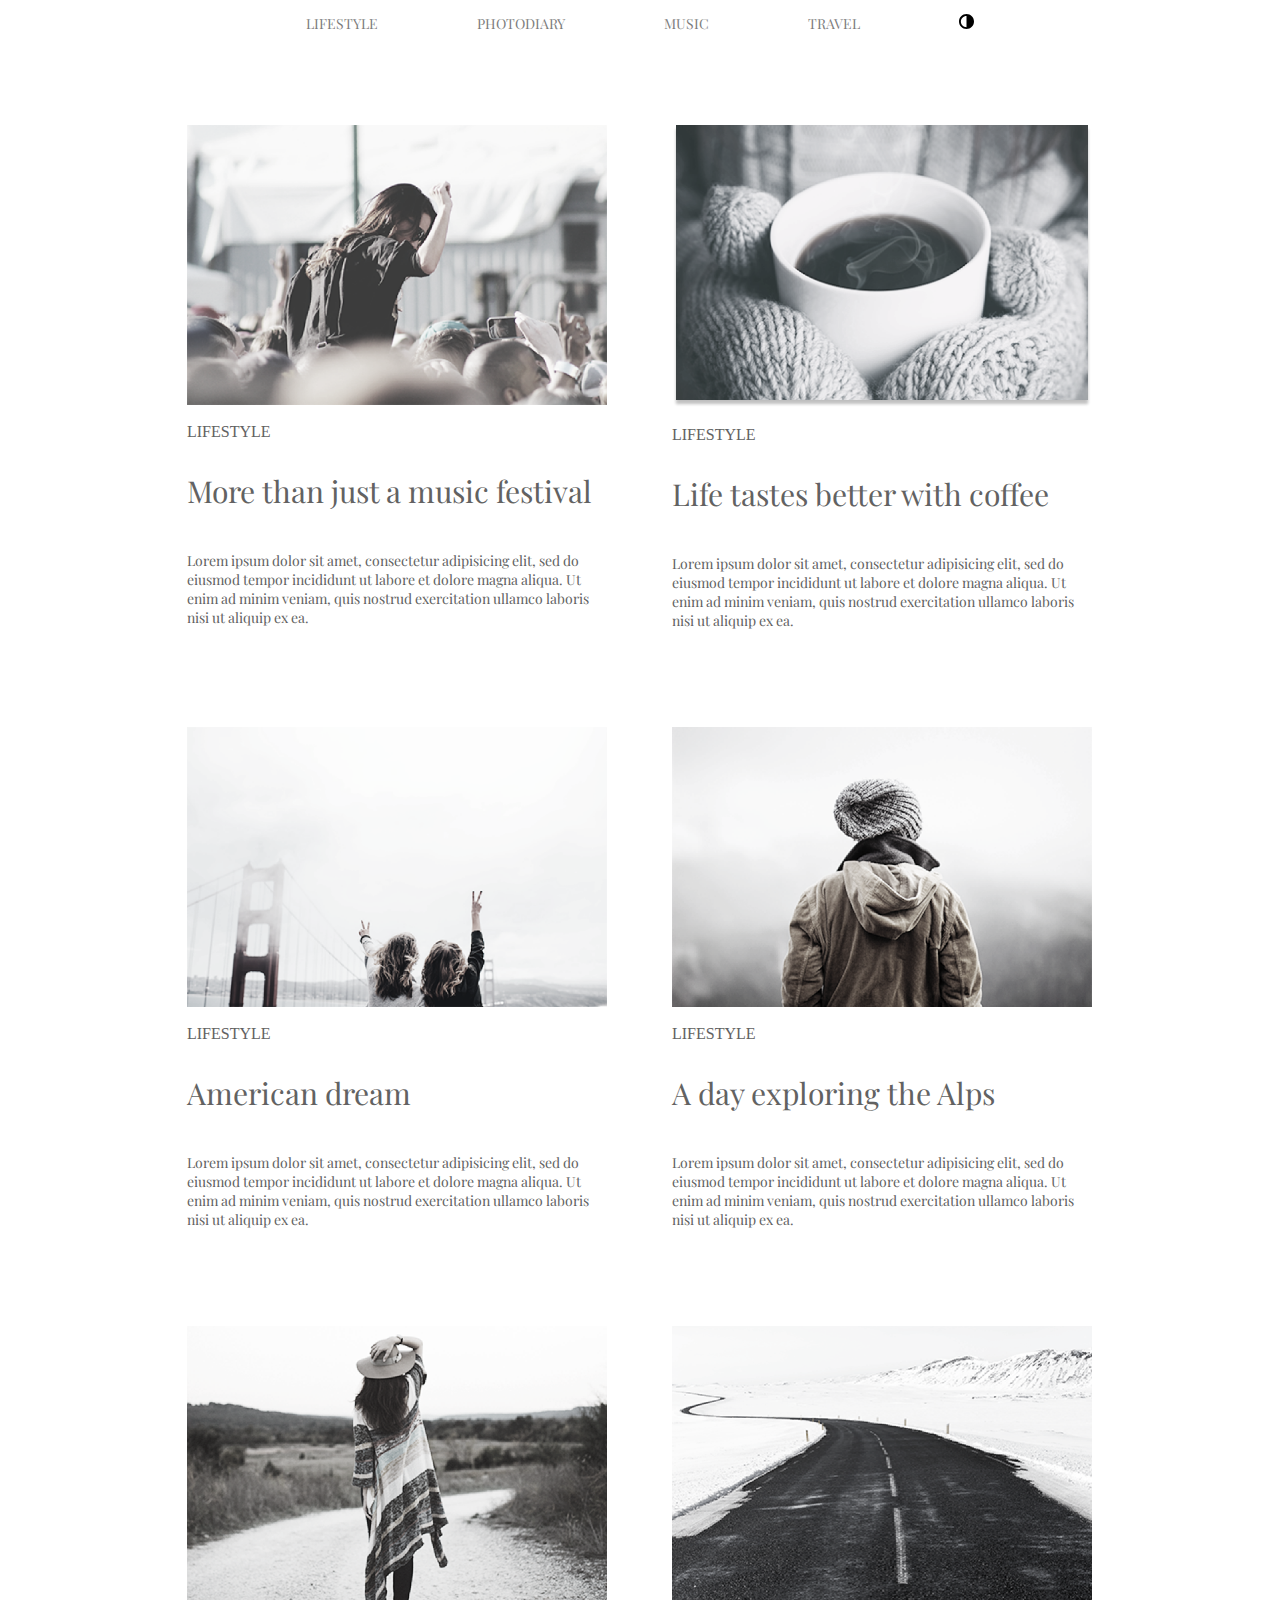
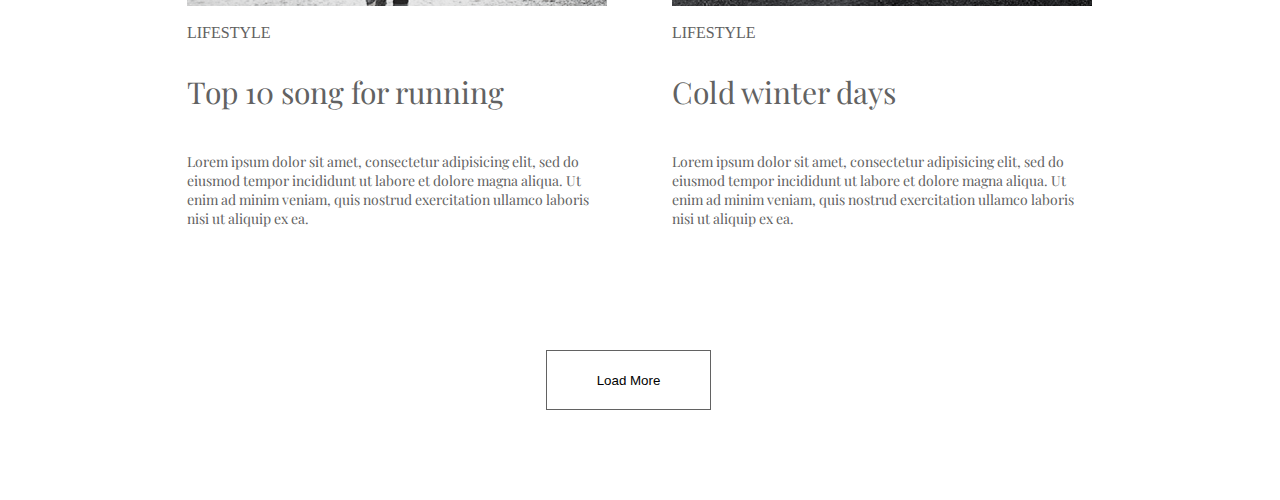
==== commit 141e3fee: "Optimized photos for retina screens" ====
--- a/index.html
+++ b/index.html
@@ -16,9 +16,9 @@
     <link
         href="https://fonts.googleapis.com/css2?family=Ubuntu:ital,wght@0,300;0,400;0,500;0,700;1,300;1,400;1,500;1,700&display=swap"
         rel="stylesheet">
-        
-
-    <link rel="stylesheet" href="style.css">
+
+
+    <link rel="stylesheet" href="./sass/main.css">
     <title>photo blog</title>
 </head>
 
@@ -89,12 +89,12 @@
   <p>Some text in my newly loaded page..</p>
 </div> -->
 
-<!-- <div class="backdrop">
+    <!-- <div class="backdrop">
     <div class="loader-container">
       <div class="loader"></div>
     </div>
   </div> -->
-      
+
     <header class="container" class="header">
         <nav>
 
@@ -103,13 +103,23 @@
                 <li class="header-link"><a href="#" class="header-likn">PHOTODIARY </a></li>
                 <li class="header-link"><a href="#" class="header-likn">MUSIC </a></li>
                 <li class="header-link"><a href="#" class="header-likn">TRAVEL</a></li>
-                <li class="header-link"><a href="index-black.html" class="header-likn"><svg class="header-svg"><use href="symbol-defs.svg#icon-contrast" width="15" height="15"></use></svg></a></li>
+                <li class="header-link"><a href="index-black.html" class="header-likn"><svg class="header-svg">
+                            <use href="symbol-defs.svg#icon-contrast" width="15" height="15"></use>
+                        </svg></a></li>
         </nav>
     </header>
     <main>
         <div class="container">
             <ul class="photo">
-                <li class="photo-item"><img src="1.jpg" alt="girl" class="photo-block"class="Ubuntu"><br><span
+                <li class="photo-item">
+                    <picture>
+                        <source srcset="1@1x.jpg" media="(min-width: 320px) and (max-width:620px)">
+                        <source srcset="1@2x.png" media="(min-width: 621px) and (max-width:1200px)">
+                        <source srcset="1@3x.png" media="(min-width: 1201px)">
+                        <img src="1@1x.jpg" alt="Cute puppy">
+                      </picture>
+                    <!-- <img src="1.jpg" alt="girl" class="photo-block" class="Ubuntu"> -->
+                    <br><span
                         class="span">LIFESTYLE</span>
                     <h3 class="pre-description">More than just a music festival</h3>
                     <p class="description">Lorem ipsum dolor sit amet, consectetur adipisicing elit, sed do eiusmod
@@ -119,7 +129,15 @@
                         aliquip ex ea.</p>
                 </li>
                 <li class="photo-item">
-                    <img src="2.jpg" alt="coffe" class="photo-block" class="Ubuntu"><br><span class="span">LIFESTYLE</span>
+                    <picture>
+                        <source srcset="2@1x.jpg" media="(min-width: 320px) and (max-width:620px)">
+                        <source srcset="2@2x.png" media="(min-width: 621px) and (max-width:1200px)">
+                        <source srcset="2@3x.png" media="(min-width: 1201px)">
+                        <img src="2@1x.jpg" alt="Cute coffee">
+                      </picture>
+                    <!-- <img src="2.jpg" alt="coffe" class="photo-block" class="Ubuntu"> -->
+                    <br><span
+                        class="span">LIFESTYLE</span>
                     <h3 class="pre-description">Life tastes better with coffee</h3>
                     <p class="description">Lorem ipsum dolor sit amet, consectetur adipisicing elit, sed do eiusmod
                         tempor incididunt ut labore
@@ -128,7 +146,15 @@
                         aliquip ex ea.</p>
                 </li>
                 <li class="photo-item">
-                    <img src="3.jpg" alt="2 girls" class="photo-block" class="Ubuntu"><br><span class="span">LIFESTYLE</span>
+                    <picture>
+                        <source srcset="3@1x.jpg" media="(min-width: 320px) and (max-width:620px)">
+                        <source srcset="3@2x.png" media="(min-width: 621px) and (max-width:1200px)">
+                        <source srcset="3@3x.png" media="(min-width: 1201px)">
+                        <img src="3@1x.jpg" alt="2 girls">
+                      </picture>
+                    <!-- <img src="3.jpg" alt="2 girls" class="photo-block" class="Ubuntu"> -->
+                    <br><span
+                        class="span">LIFESTYLE</span>
                     <h3 class="pre-description">American dream</h3>
                     <p class="description">Lorem ipsum dolor sit amet, consectetur adipisicing elit, sed do eiusmod
                         tempor incididunt ut labore
@@ -137,7 +163,15 @@
                         aliquip ex ea.</p>
                 </li>
                 <li class="photo-item">
-                    <img src="4.jpg" alt="one girls" class="photo-block" class="Ubuntu"><br><span class="span">LIFESTYLE</span>
+                    <picture>
+                        <source srcset="4@1x.jpg" media="(min-width: 320px) and (max-width:620px)">
+                        <source srcset="4@2x.png" media="(min-width: 621px) and (max-width:1200px)">
+                        <source srcset="4@3x.png" media="(min-width: 1201px)">
+                        <img src="4@1x.jpg" alt="1 girl">
+                      </picture>
+                    <!-- <img src="4.jpg" alt="one girls" class="photo-block" class="Ubuntu"> -->
+                    <br><span
+                        class="span">LIFESTYLE</span>
                     <h3 class="pre-description">A day exploring the Alps</h3>
                     <p class="description">Lorem ipsum dolor sit amet, consectetur adipisicing elit, sed do eiusmod
                         tempor incididunt ut labore
@@ -146,7 +180,15 @@
                         aliquip ex ea.</p>
                 </li>
                 <li class="photo-item">
-                    <img src="5.jpg" alt="one loj" class="photo-block" class="Ubuntu"><br><span class="span">LIFESTYLE</span>
+                    <picture>
+                        <source srcset="5@1x.jpg" media="(min-width: 320px) and (max-width:620px)">
+                        <source srcset="5@2x.png" media="(min-width: 621px) and (max-width:1200px)">
+                        <source srcset="5@3x.png" media="(min-width: 1201px)">
+                        <img src="5@1x.jpg" alt="1 jol">
+                      </picture>
+                    <!-- <img src="5.jpg" alt="one loj" class="photo-block" class="Ubuntu"> -->
+                    <br><span
+                        class="span">LIFESTYLE</span>
                     <h3 class="pre-description">Top 10 song for running</h3>
                     <p class="description">Lorem ipsum dolor sit amet, consectetur adipisicing elit, sed do eiusmod
                         tempor incididunt ut labore
@@ -155,7 +197,15 @@
                         aliquip ex ea.</p>
                 </li>
                 <li class="photo-item">
-                    <img src="7.jpg" alt="one ts" class="photo-block" class="Ubuntu"><br><span class="span">LIFESTYLE</span>
+                    <picture>
+                        <source srcset="6@1x.jpg" media="(min-width: 320px) and (max-width:620px)">
+                        <source srcset="6@2x.png" media="(min-width: 621px) and (max-width:1200px)">
+                        <source srcset="6@3x.png" media="(min-width: 1201px)">
+                        <img src="6@1x.jpg" alt="1 jol">
+                      </picture>
+                    <!-- <img src="7.jpg" alt="one ts" class="photo-block" class="Ubuntu"> -->
+                    <br><span
+                        class="span">LIFESTYLE</span>
                     <h3 class="pre-description">Cold winter days</h3>
                     <p class="description">Lorem ipsum dolor sit amet, consectetur adipisicing elit, sed do eiusmod
                         tempor incididunt ut labore
@@ -163,76 +213,81 @@
                         ut
                         aliquip ex ea.</p>
                 </li>
-                <li class="photo-item"><img src="1.jpg" alt="girl" class="photo-block"class="Ubuntu"><br><span
-                    class="span">LIFESTYLE</span>
-                <h3 class="pre-description">More than just a music festival</h3>
-                <p class="description">Lorem ipsum dolor sit amet, consectetur adipisicing elit, sed do eiusmod
-                    tempor incididunt ut labore
-                    et dolore magna aliqua. Ut enim ad minim veniam, quis nostrud exercitation ullamco laboris nisi
-                    ut
-                    aliquip ex ea.</p>
-            </li>
-            <li class="photo-item">
-                <img src="2.jpg" alt="coffe" class="photo-block" class="Ubuntu"><br><span class="span">LIFESTYLE</span>
-                <h3 class="pre-description">Life tastes better with coffee</h3>
-                <p class="description">Lorem ipsum dolor sit amet, consectetur adipisicing elit, sed do eiusmod
-                    tempor incididunt ut labore
-                    et dolore magna aliqua. Ut enim ad minim veniam, quis nostrud exercitation ullamco laboris nisi
-                    ut
-                    aliquip ex ea.</p>
-            </li>
-            <li class="photo-item">
-                <img src="3.jpg" alt="2 girls" class="photo-block" class="Ubuntu"><br><span class="span">LIFESTYLE</span>
-                <h3 class="pre-description">American dream</h3>
-                <p class="description">Lorem ipsum dolor sit amet, consectetur adipisicing elit, sed do eiusmod
-                    tempor incididunt ut labore
-                    et dolore magna aliqua. Ut enim ad minim veniam, quis nostrud exercitation ullamco laboris nisi
-                    ut
-                    aliquip ex ea.</p>
-            </li>
-            <li class="photo-item">
-                <img src="4.jpg" alt="one girls" class="photo-block" class="Ubuntu"><br><span class="span">LIFESTYLE</span>
-                <h3 class="pre-description">A day exploring the Alps</h3>
-                <p class="description">Lorem ipsum dolor sit amet, consectetur adipisicing elit, sed do eiusmod
-                    tempor incididunt ut labore
-                    et dolore magna aliqua. Ut enim ad minim veniam, quis nostrud exercitation ullamco laboris nisi
-                    ut
-                    aliquip ex ea.</p>
-            </li>
-            <li class="photo-item">
-                <img src="5.jpg" alt="one loj" class="photo-block" class="Ubuntu"><br><span class="span">LIFESTYLE</span>
-                <h3 class="pre-description">Top 10 song for running</h3>
-                <p class="description">Lorem ipsum dolor sit amet, consectetur adipisicing elit, sed do eiusmod
-                    tempor incididunt ut labore
-                    et dolore magna aliqua. Ut enim ad minim veniam, quis nostrud exercitation ullamco laboris nisi
-                    ut
-                    aliquip ex ea.</p>
-            </li>
-            <li class="photo-item">
-                <img src="7.jpg" alt="one ts" class="photo-block" class="Ubuntu"><br><span class="span">LIFESTYLE</span>
-                <h3 class="pre-description">Cold winter days</h3>
-                <p class="description">Lorem ipsum dolor sit amet, consectetur adipisicing elit, sed do eiusmod
-                    tempor incididunt ut labore
-                    et dolore magna aliqua. Ut enim ad minim veniam, quis nostrud exercitation ullamco laboris nisi
-                    ut
-                    aliquip ex ea.</p>
-            </li>
+                <!-- <li class="photo-item"><img src="1.jpg" alt="girl" class="photo-block" class="Ubuntu"><br><span
+                        class="span">LIFESTYLE</span>
+                    <h3 class="pre-description">More than just a music festival</h3>
+                    <p class="description">Lorem ipsum dolor sit amet, consectetur adipisicing elit, sed do eiusmod
+                        tempor incididunt ut labore
+                        et dolore magna aliqua. Ut enim ad minim veniam, quis nostrud exercitation ullamco laboris nisi
+                        ut
+                        aliquip ex ea.</p>
+                </li>
+                <li class="photo-item">
+                    <img src="2.jpg" alt="coffe" class="photo-block" class="Ubuntu"><br><span
+                        class="span">LIFESTYLE</span>
+                    <h3 class="pre-description">Life tastes better with coffee</h3>
+                    <p class="description">Lorem ipsum dolor sit amet, consectetur adipisicing elit, sed do eiusmod
+                        tempor incididunt ut labore
+                        et dolore magna aliqua. Ut enim ad minim veniam, quis nostrud exercitation ullamco laboris nisi
+                        ut
+                        aliquip ex ea.</p>
+                </li>
+                <li class="photo-item">
+                    <img src="3.jpg" alt="2 girls" class="photo-block" class="Ubuntu"><br><span
+                        class="span">LIFESTYLE</span>
+                    <h3 class="pre-description">American dream</h3>
+                    <p class="description">Lorem ipsum dolor sit amet, consectetur adipisicing elit, sed do eiusmod
+                        tempor incididunt ut labore
+                        et dolore magna aliqua. Ut enim ad minim veniam, quis nostrud exercitation ullamco laboris nisi
+                        ut
+                        aliquip ex ea.</p>
+                </li>
+                <li class="photo-item">
+                    <img src="4.jpg" alt="one girls" class="photo-block" class="Ubuntu"><br><span
+                        class="span">LIFESTYLE</span>
+                    <h3 class="pre-description">A day exploring the Alps</h3>
+                    <p class="description">Lorem ipsum dolor sit amet, consectetur adipisicing elit, sed do eiusmod
+                        tempor incididunt ut labore
+                        et dolore magna aliqua. Ut enim ad minim veniam, quis nostrud exercitation ullamco laboris nisi
+                        ut
+                        aliquip ex ea.</p>
+                </li>
+                <li class="photo-item">
+                    <img src="5.jpg" alt="one loj" class="photo-block" class="Ubuntu"><br><span
+                        class="span">LIFESTYLE</span>
+                    <h3 class="pre-description">Top 10 song for running</h3>
+                    <p class="description">Lorem ipsum dolor sit amet, consectetur adipisicing elit, sed do eiusmod
+                        tempor incididunt ut labore
+                        et dolore magna aliqua. Ut enim ad minim veniam, quis nostrud exercitation ullamco laboris nisi
+                        ut
+                        aliquip ex ea.</p>
+                </li>
+                <li class="photo-item">
+                    <img src="7.jpg" alt="one ts" class="photo-block" class="Ubuntu"><br><span
+                        class="span">LIFESTYLE</span>
+                    <h3 class="pre-description">Cold winter days</h3>
+                    <p class="description">Lorem ipsum dolor sit amet, consectetur adipisicing elit, sed do eiusmod
+                        tempor incididunt ut labore
+                        et dolore magna aliqua. Ut enim ad minim veniam, quis nostrud exercitation ullamco laboris nisi
+                        ut
+                        aliquip ex ea.</p>
+                </li> -->
             </ul>
             <button type="button" class="button">Load More</button>
         </div>
     </main>
     <script>
-var myVar;
-
-function myFunction() {
-  myVar = setTimeout(showPage, 3000);
-}
-
-function showPage() {
-  document.getElementById("loader").style.display = "none";
-  document.getElementById("myDiv").style.display = "block";
-}
-</script>
+        var myVar;
+
+        function myFunction() {
+            myVar = setTimeout(showPage, 3000);
+        }
+
+        function showPage() {
+            document.getElementById("loader").style.display = "none";
+            document.getElementById("myDiv").style.display = "block";
+        }
+    </script>
 </body>
 
 </html>--- a/sass/main.css
+++ b/sass/main.css
@@ -0,0 +1,166 @@
+.container {
+  width: 906px;
+  margin: 0 auto;
+}
+
+.photo-list {
+  list-style: none;
+}
+
+.photo {
+  margin-bottom: 63px;
+  list-style: none;
+  display: flex;
+  flex-wrap: wrap;
+  padding-left: 2px;
+  padding-left: 0px;
+  gap: 65px;
+}
+
+img {
+  max-width: 100%;
+  height: auto;
+  display: block;
+}
+
+.button {
+  margin-top: 90px;
+  margin-bottom: 90px;
+  border: 1px solid rgb(98, 98, 98);
+  background-color: white;
+  width: 165px;
+  height: 60px;
+  display: flex;
+  justify-content: center;
+  align-items: center;
+  margin-left: 359px;
+  transition: background-color 0.3s ease, transform 0.3s ease;
+  transition-duration: 250ms;
+}
+
+.button:hover {
+  background-color: rgb(207, 207, 207);
+  transform: translateY(-5px);
+}
+
+.description {
+  margin-bottom: 32px;
+  color: rgb(98, 98, 98);
+  font-family: Playfair Display;
+  font-size: 14px;
+  font-weight: 400;
+  line-height: 19px;
+  letter-spacing: 0%;
+  text-align: left;
+}
+
+.pre-description {
+  margin-bottom: 40px;
+  color: rgb(98, 98, 98);
+  font-family: Playfair Display;
+  font-size: 30px;
+  font-weight: 400;
+  line-height: 40px;
+  letter-spacing: 0%;
+  text-align: left;
+}
+
+.span {
+  color: rgb(98, 98, 98);
+  margin-bottom: 32px;
+}
+
+.photo-block {
+  margin-bottom: 62px;
+}
+
+.photo-item {
+  /* outline: red 1px solid; */
+  width: 420px;
+  transition-property: transform;
+  transition-duration: 250ms;
+  transition-duration: 500ms;
+}
+.photo-item:hover {
+  animation: shadow-drop-center 0.4s cubic-bezier(0.25, 0.46, 0.45, 0.94) both;
+  transform: rotate(-3deg);
+}
+
+.switch-label {
+  position: absolute;
+  width: 100%;
+  height: 50px;
+  border-radius: 25px;
+  cursor: pointer;
+}
+
+.checkbox {
+  position: absolute;
+  display: none;
+}
+@keyframes shadow-drop-center {
+  0% {
+    box-shadow: 0 0 0 0 rgba(0, 0, 0, 0);
+  }
+  100% {
+    box-shadow: 0 0 20px 0px rgba(0, 0, 0, 0.35);
+  }
+}
+.Ubuntu {
+  color: var(--main-info);
+  font-family: "Ubuntu";
+  font-size: 14px;
+  font-weight: 300;
+  line-height: 16px;
+  letter-spacing: 0%;
+  text-align: left;
+}
+
+.header-list {
+  list-style: none;
+  margin-bottom: 92px;
+  font-family: Playfair Display;
+  font-size: 14px;
+  font-weight: 400;
+  line-height: 19px;
+  letter-spacing: 0%;
+  text-align: left;
+  display: flex;
+  padding-left: 0px;
+  justify-content: center;
+  text-decoration: none;
+  gap: 99px;
+}
+
+.header-likn:hover {
+  color: rgb(3, 169, 244);
+}
+
+.header-link {
+  list-style: none;
+  text-decoration: none;
+}
+
+.header-likn {
+  text-decoration: none;
+  color: rgb(125, 125, 125);
+  transition-property: color;
+  transition-duration: 250ms;
+  transition-timing-function: cubic-bezier(0.17, 0.67, 0.92, 0.57);
+}
+
+.header {
+  margin-bottom: 92px;
+}
+
+.header-svg {
+  height: 15px;
+  width: 15px;
+  display: block;
+  transition-property: transform;
+  transition-duration: 250ms;
+}
+
+.header-svg:hover {
+  transform: rotate(180deg);
+}/*# sourceMappingURL=main.css.map */